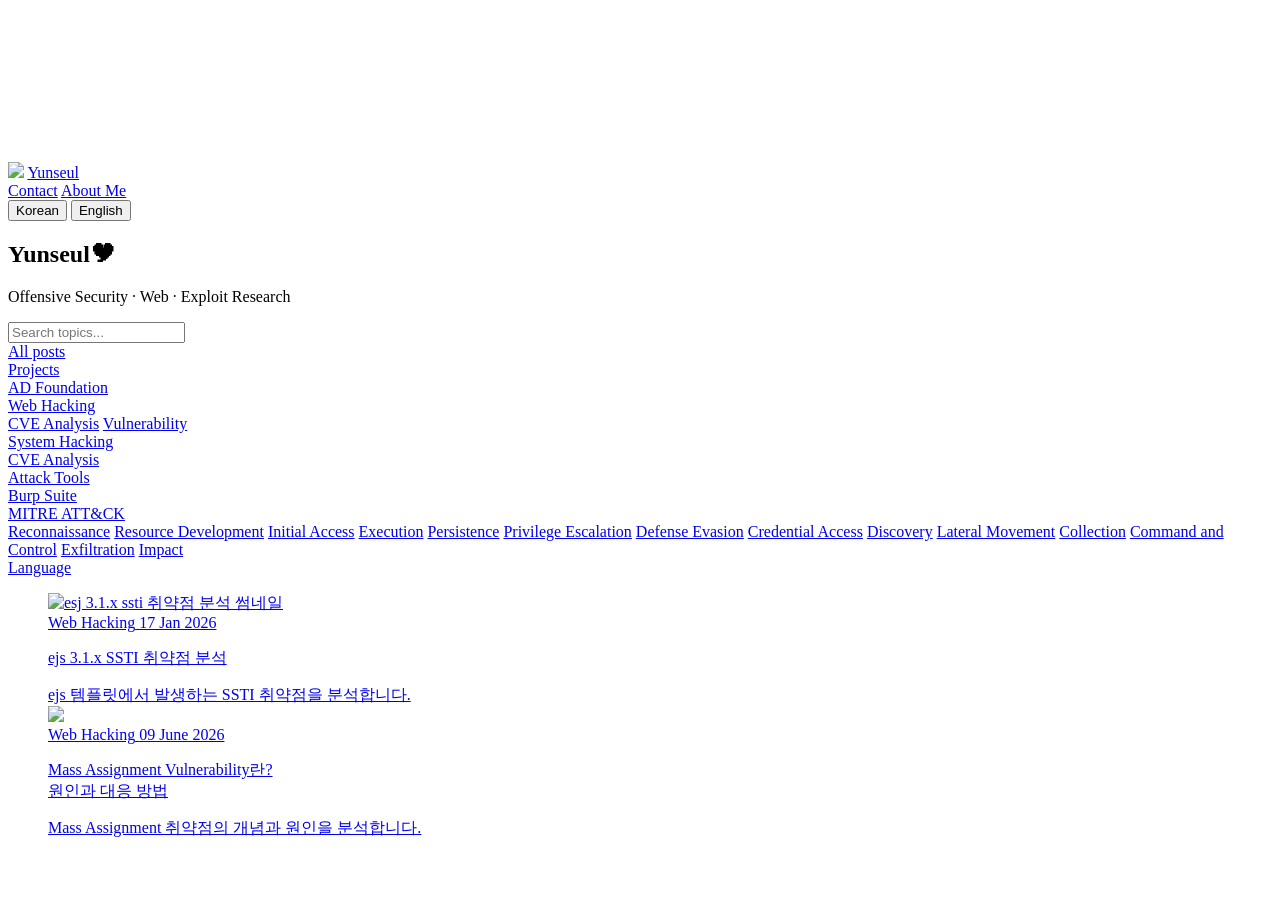
==== index.html @ 8a404613 "Add permalinks" ====
<!DOCTYPE html>
<html lang="ko">

<head>
    <meta charset="UTF-8">
    <meta name="viewport" content="width=device-width, initial-scale=1.0">
    <title>Yunseul Blog</title>
    <link rel="stylesheet" href="./index.css">
    <link href="https://fonts.googleapis.com/css2?family=Qwitcher+Grypen:wght@700&display=swap" rel="stylesheet">
    <!-- Yunseul logo font -->
    <link href="https://fonts.googleapis.com/css2?family=Sekuya&family=Yuji+Boku&display=swap" rel="stylesheet">
    <!-- main-yunseul font -->
    <link href="https://fonts.googleapis.com/css2?family=Edu+SA+Beginner:wght@400..700&family=Sekuya&family=Yuji+Boku&display=swap" rel="stylesheet"> <!-- main-subtitle 폰트 -->
    <link href="https://fonts.googleapis.com/css2?family=Patrick+Hand&display=swap" rel="stylesheet">
</head>

<body>
     <div class="ocean">
        <video autoplay loop muted playsinline class="bg-video">
            <source src="index/yunseul.mp4" type="video/mp4">
        </video>

        <header>
            <div class="container">
                <div class="logo">
                    <a href="https://www.flaticon.com/kr/free-icons/" title="수족관 아이콘"></a>
                    <img src="index/logo.png">
                    <a href="index.html" class="logo-text">Yunseul</a>
                </div>
                <nav>
                    <a href="#">Contact</a>
                    <a href="#">About Me</a>
                    <div class="lang-switch" data-active="ko" aria-label="Language toggle">
                        <button type="button" data-lang="ko">Korean</button>
                        <button type="button" data-lang="en">English</button>
                        <span class="thumb" aria-hidden="true"></span>
                    </div>
                </nav>
            </div>
        </header>
        <section class="main-section">
            <div class="main-div">
                <h1 class="main-title">Yunseul<span class="title-emoji">🎔</span></h1>
                <p class="main-subtitle">Offensive Security · Web · Exploit Research</p>
                <div class="search-box">
                    <input type="text" placeholder="Search topics...">
                    <img src="index/search.png" alt="">
                </div>
            </div>
        </section>
    </div>
    <nav class="category-nav">
        <div class="category-container">
            <a href="#" class="category-link active" data-category="all">All posts</a>
            <div class="category-group" data-parent="projects">
                <a href="#" class="category-link" data-category="projects">Projects</a>
                <div class="subcategory-row">
                    <a href="#" class="subcategory-link" data-subcategory="ad-foundation">AD Foundation</a>
                </div>
            </div>
            <div class="category-group" data-parent="web">
                <a href="#" class="category-link" data-category="web">Web Hacking</a>
                <div class="subcategory-row">
                    <a href="#" class="subcategory-link" data-subcategory="web/cve-analysis">CVE Analysis</a>
                    <a href="#" class="subcategory-link" data-subcategory="web/vulnerabilities">Vulnerability</a>
                </div>
            </div>
            <div class="category-group" data-parent="system">
                <a href="#" class="category-link" data-category="system">System Hacking</a>
                <div class="subcategory-row">
                    <a href="#" class="subcategory-link" data-subcategory="system/cve-analysis">CVE Analysis</a>
                </div>
            </div>
            <div class="category-group" data-parent="tools">
                <a href="#" class="category-link" data-category="tools">Attack Tools</a>
                <div class="subcategory-row">
                    <a href="#" class="subcategory-link" data-subcategory="burpsuite">Burp Suite</a>
                </div>
            </div>
            <div class="category-group" data-parent="mitre">
                <a href="#" class="category-link" data-category="mitre">MITRE ATT&CK</a>
                <div class="subcategory-row">
                    <a href="#" class="subcategory-link" data-subcategory="Reconnaissance">Reconnaissance</a>
                    <a href="#" class="subcategory-link" data-subcategory="Resource Development">Resource Development</a>
                    <a href="#" class="subcategory-link" data-subcategory="Initial Access">Initial Access</a>
                    <a href="#" class="subcategory-link" data-subcategory="Execution">Execution</a>
                    <a href="#" class="subcategory-link" data-subcategory="Persistence">Persistence</a>
                    <a href="#" class="subcategory-link" data-subcategory="Privilege Escalation">Privilege Escalation</a>
                    <a href="#" class="subcategory-link" data-subcategory="Defense Evasion">Defense Evasion</a>
                    <a href="#" class="subcategory-link" data-subcategory="Credential Access">Credential Access</a>
                    <a href="#" class="subcategory-link" data-subcategory="Discovery">Discovery</a>
                    <a href="#" class="subcategory-link" data-subcategory="Lateral Movement">Lateral Movement</a>
                    <a href="#" class="subcategory-link" data-subcategory="Collection">Collection</a>
                    <a href="#" class="subcategory-link" data-subcategory="Command and Control">Command and Control</a>
                    <a href="#" class="subcategory-link" data-subcategory="Exfiltration">Exfiltration</a>
                    <a href="#" class="subcategory-link" data-subcategory="Impact">Impact</a>
                </div>
            </div>
            <a href="#" class="category-link" data-category="programming">Language</a>
        </div>
    </nav>

    <main class="layout">
        <section class="main-content">
            <ul class="post-list">
                <li class="post-card" data-subcategory="web/cve-analysis">
                    <a href="/ejs-ssti-analysis" class="card-link">
                        <div class="post-thumbnail">
                            <img src="assets/web/cve-analysis/ejs-ssti/ejs_ssti.png" alt="esj 3.1.x ssti 취약점 분석 썸네일">
                        </div>
                        <div class="card-meta">
                            <span class="card-category">Web Hacking</span>
                            <span class="card-date">17 Jan 2026</span>
                        </div>
                        <p>ejs 3.1.x SSTI 취약점 분석</p>
                        <span class="card-description">ejs 템플릿에서 발생하는 SSTI 취약점을 분석합니다.</span>
                    </a>
                </li>
                <li class="post-card" data-subcategory="web/vulnerabilities">
                    <a href="/mass-assignment" class="card-link">
                        <div class="post-thumbnail">
                            <img src="assets/web/vulnerabilities/mass-assignment-vulnerability.png">
                        </div>
                        <div class="card-meta">
                            <span class="card-category">Web Hacking</span>
                            <span class="card-date">09 June 2026</span>
                        </div>
                        <p>Mass Assignment Vulnerability란?<br>원인과 대응 방법</p>
                        <span class="card-description">Mass Assignment 취약점의 개념과 원인을 분석합니다.</span>
                    </a>
                </li>
            </ul>
        </section>
    </main>
</body>
<script>
    const switchEl = document.querySelector('.lang-switch');
    const buttons = switchEl.querySelectorAll('button');

    /*
    function setActive(lang) {
        switchEl.setAttribute('data-active', lang);
        changeLanguage(lang);
    }

    buttons.forEach(btn => {
        btn.addEventListener('click', () => {
            const lang = btn.getAttribute('data-lang');
            setActive(lang);
        });
    });

    setActive('ko');
    */

    const categoryLinks = document.querySelectorAll('.category-link');
    const subcategoryLinks = document.querySelectorAll('.subcategory-link');
    const postCards = document.querySelectorAll('.post-card');

    const categoryMap = {
        'web': 'web hacking',
        'system': 'system hacking',
        'projects': 'projects',
        'tools': 'attack tools',
        'mitre': 'mitre att&ck',
        'programming': 'language'
    };

    function setActive(link) {
        categoryLinks.forEach(l => l.classList.remove('active'));
        subcategoryLinks.forEach(l => l.classList.remove('active'));
        link.classList.add('active');
    }

    function applyFilter(category) {
        postCards.forEach(card => {
            if (category === 'all') {
                card.style.display = 'block';
                return;
            }

            const cardCategory = card.querySelector('.card-category').textContent.trim().toLowerCase();
            card.style.display = (cardCategory === categoryMap[category]) ? 'block' : 'none';
        });
    }

    function applySubcategoryFilter(subcategory) {
        postCards.forEach(card => {
            const cardSub = (card.dataset.subcategory || '').trim().toLowerCase();
            card.style.display = (cardSub === subcategory.trim().toLowerCase()) ? 'block' : 'none';
        });
    }

    categoryLinks.forEach(link => {
        link.addEventListener('click', (e) => {
            e.preventDefault();

            const category = link.getAttribute('data-category');
            setActive(link);
            applyFilter(category);
        });
    });

    subcategoryLinks.forEach(link => {
        link.addEventListener('click', (e) => {
            e.preventDefault();

            const subcategory = link.getAttribute('data-subcategory');
            setActive(link);
            applySubcategoryFilter(subcategory);
        });
    });

    const allLink = document.querySelector('.category-link[data-category="all"]');
    if (allLink) {
        setActive(allLink);
        applyFilter('all');
    }

</script>

</html>
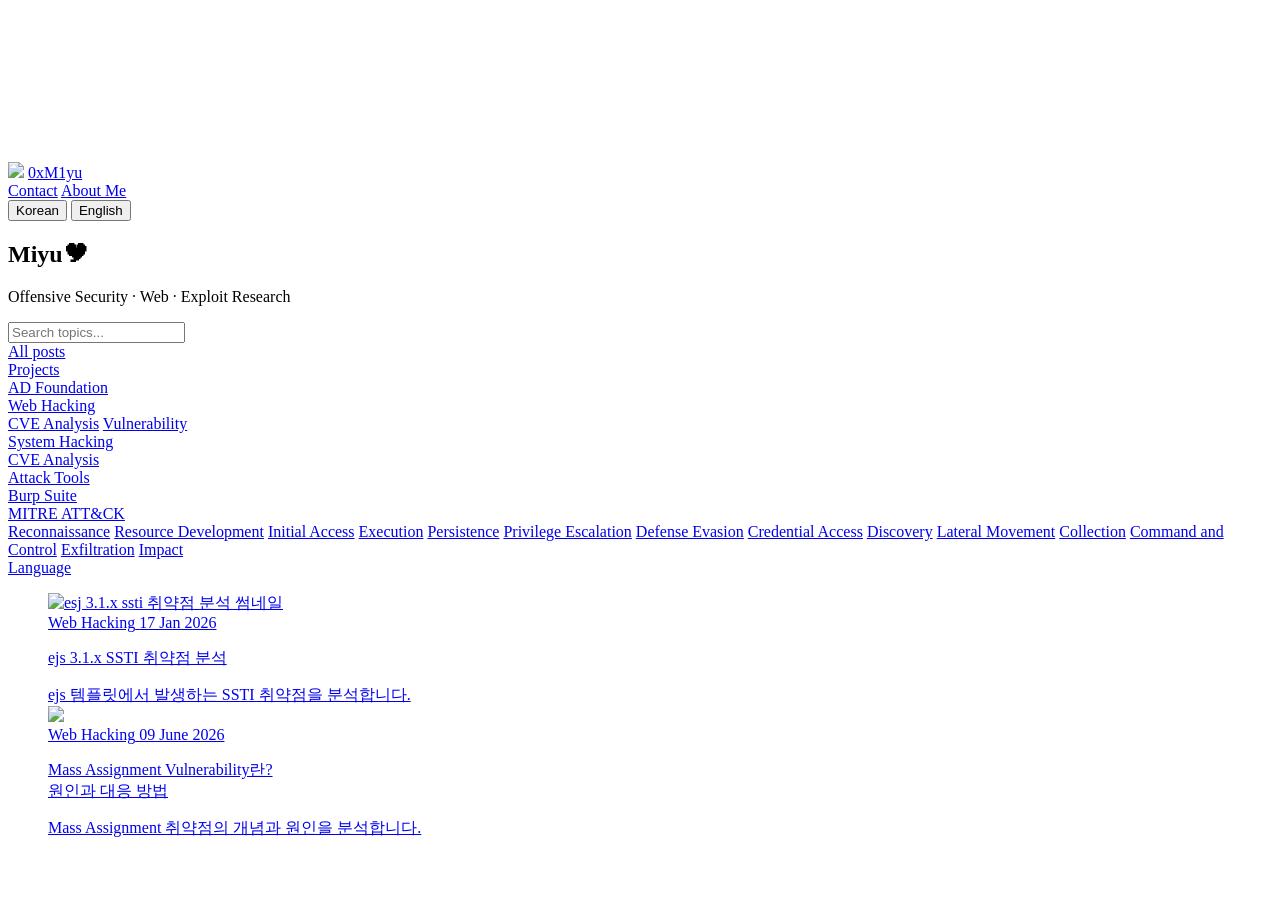
==== commit 2ecb19cc: "change username" ====
--- a/index.html
+++ b/index.html
@@ -4,12 +4,12 @@
 <head>
     <meta charset="UTF-8">
     <meta name="viewport" content="width=device-width, initial-scale=1.0">
-    <title>Yunseul Blog</title>
+    <title>Miyu Blog</title>
     <link rel="stylesheet" href="./index.css">
     <link href="https://fonts.googleapis.com/css2?family=Qwitcher+Grypen:wght@700&display=swap" rel="stylesheet">
-    <!-- Yunseul logo font -->
+    <!-- Miyu logo font -->
     <link href="https://fonts.googleapis.com/css2?family=Sekuya&family=Yuji+Boku&display=swap" rel="stylesheet">
-    <!-- main-yunseul font -->
+    <!-- main-miyu font -->
     <link href="https://fonts.googleapis.com/css2?family=Edu+SA+Beginner:wght@400..700&family=Sekuya&family=Yuji+Boku&display=swap" rel="stylesheet"> <!-- main-subtitle 폰트 -->
     <link href="https://fonts.googleapis.com/css2?family=Patrick+Hand&display=swap" rel="stylesheet">
 </head>
@@ -17,7 +17,7 @@
 <body>
      <div class="ocean">
         <video autoplay loop muted playsinline class="bg-video">
-            <source src="index/yunseul.mp4" type="video/mp4">
+            <source src="index/miyu.mp4" type="video/mp4">
         </video>
 
         <header>
@@ -25,7 +25,7 @@
                 <div class="logo">
                     <a href="https://www.flaticon.com/kr/free-icons/" title="수족관 아이콘"></a>
                     <img src="index/logo.png">
-                    <a href="index.html" class="logo-text">Yunseul</a>
+                    <a href="index.html" class="logo-text">0xM1yu</a>
                 </div>
                 <nav>
                     <a href="#">Contact</a>
@@ -40,7 +40,7 @@
         </header>
         <section class="main-section">
             <div class="main-div">
-                <h1 class="main-title">Yunseul<span class="title-emoji">🎔</span></h1>
+                <h1 class="main-title">Miyu<span class="title-emoji">🎔</span></h1>
                 <p class="main-subtitle">Offensive Security · Web · Exploit Research</p>
                 <div class="search-box">
                     <input type="text" placeholder="Search topics...">
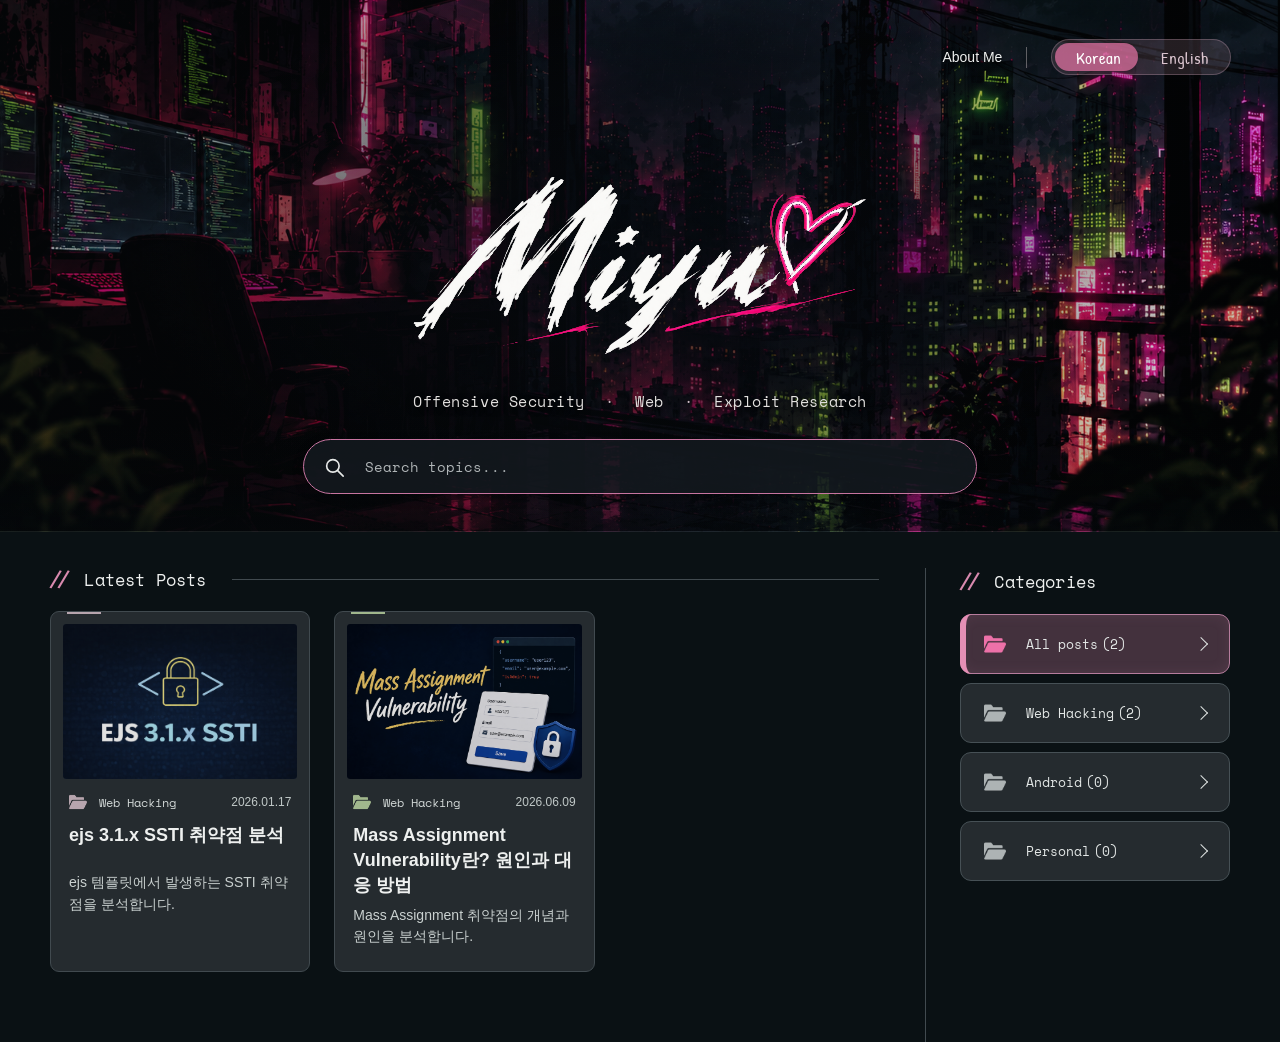
==== commit 19702be9: "change design" ====
--- a/index.html
+++ b/index.html
@@ -1,222 +1,145 @@
-<!DOCTYPE html>
-<html lang="ko">
-
-<head>
-    <meta charset="UTF-8">
-    <meta name="viewport" content="width=device-width, initial-scale=1.0">
-    <title>Miyu Blog</title>
-    <link rel="stylesheet" href="./index.css">
-    <link href="https://fonts.googleapis.com/css2?family=Qwitcher+Grypen:wght@700&display=swap" rel="stylesheet">
-    <!-- Miyu logo font -->
-    <link href="https://fonts.googleapis.com/css2?family=Sekuya&family=Yuji+Boku&display=swap" rel="stylesheet">
-    <!-- main-miyu font -->
-    <link href="https://fonts.googleapis.com/css2?family=Edu+SA+Beginner:wght@400..700&family=Sekuya&family=Yuji+Boku&display=swap" rel="stylesheet"> <!-- main-subtitle 폰트 -->
-    <link href="https://fonts.googleapis.com/css2?family=Patrick+Hand&display=swap" rel="stylesheet">
-</head>
-
-<body>
-     <div class="ocean">
-        <video autoplay loop muted playsinline class="bg-video">
-            <source src="index/miyu.mp4" type="video/mp4">
-        </video>
-
-        <header>
-            <div class="container">
-                <div class="logo">
-                    <a href="https://www.flaticon.com/kr/free-icons/" title="수족관 아이콘"></a>
-                    <img src="index/logo.png">
-                    <a href="index.html" class="logo-text">0xM1yu</a>
-                </div>
-                <nav>
-                    <a href="#">Contact</a>
-                    <a href="#">About Me</a>
-                    <div class="lang-switch" data-active="ko" aria-label="Language toggle">
-                        <button type="button" data-lang="ko">Korean</button>
-                        <button type="button" data-lang="en">English</button>
-                        <span class="thumb" aria-hidden="true"></span>
-                    </div>
-                </nav>
-            </div>
-        </header>
-        <section class="main-section">
-            <div class="main-div">
-                <h1 class="main-title">Miyu<span class="title-emoji">🎔</span></h1>
-                <p class="main-subtitle">Offensive Security · Web · Exploit Research</p>
-                <div class="search-box">
-                    <input type="text" placeholder="Search topics...">
-                    <img src="index/search.png" alt="">
-                </div>
-            </div>
-        </section>
-    </div>
-    <nav class="category-nav">
-        <div class="category-container">
-            <a href="#" class="category-link active" data-category="all">All posts</a>
-            <div class="category-group" data-parent="projects">
-                <a href="#" class="category-link" data-category="projects">Projects</a>
-                <div class="subcategory-row">
-                    <a href="#" class="subcategory-link" data-subcategory="ad-foundation">AD Foundation</a>
-                </div>
-            </div>
-            <div class="category-group" data-parent="web">
-                <a href="#" class="category-link" data-category="web">Web Hacking</a>
-                <div class="subcategory-row">
-                    <a href="#" class="subcategory-link" data-subcategory="web/cve-analysis">CVE Analysis</a>
-                    <a href="#" class="subcategory-link" data-subcategory="web/vulnerabilities">Vulnerability</a>
-                </div>
-            </div>
-            <div class="category-group" data-parent="system">
-                <a href="#" class="category-link" data-category="system">System Hacking</a>
-                <div class="subcategory-row">
-                    <a href="#" class="subcategory-link" data-subcategory="system/cve-analysis">CVE Analysis</a>
-                </div>
-            </div>
-            <div class="category-group" data-parent="tools">
-                <a href="#" class="category-link" data-category="tools">Attack Tools</a>
-                <div class="subcategory-row">
-                    <a href="#" class="subcategory-link" data-subcategory="burpsuite">Burp Suite</a>
-                </div>
-            </div>
-            <div class="category-group" data-parent="mitre">
-                <a href="#" class="category-link" data-category="mitre">MITRE ATT&CK</a>
-                <div class="subcategory-row">
-                    <a href="#" class="subcategory-link" data-subcategory="Reconnaissance">Reconnaissance</a>
-                    <a href="#" class="subcategory-link" data-subcategory="Resource Development">Resource Development</a>
-                    <a href="#" class="subcategory-link" data-subcategory="Initial Access">Initial Access</a>
-                    <a href="#" class="subcategory-link" data-subcategory="Execution">Execution</a>
-                    <a href="#" class="subcategory-link" data-subcategory="Persistence">Persistence</a>
-                    <a href="#" class="subcategory-link" data-subcategory="Privilege Escalation">Privilege Escalation</a>
-                    <a href="#" class="subcategory-link" data-subcategory="Defense Evasion">Defense Evasion</a>
-                    <a href="#" class="subcategory-link" data-subcategory="Credential Access">Credential Access</a>
-                    <a href="#" class="subcategory-link" data-subcategory="Discovery">Discovery</a>
-                    <a href="#" class="subcategory-link" data-subcategory="Lateral Movement">Lateral Movement</a>
-                    <a href="#" class="subcategory-link" data-subcategory="Collection">Collection</a>
-                    <a href="#" class="subcategory-link" data-subcategory="Command and Control">Command and Control</a>
-                    <a href="#" class="subcategory-link" data-subcategory="Exfiltration">Exfiltration</a>
-                    <a href="#" class="subcategory-link" data-subcategory="Impact">Impact</a>
-                </div>
-            </div>
-            <a href="#" class="category-link" data-category="programming">Language</a>
-        </div>
-    </nav>
-
-    <main class="layout">
-        <section class="main-content">
-            <ul class="post-list">
-                <li class="post-card" data-subcategory="web/cve-analysis">
-                    <a href="/ejs-ssti-analysis" class="card-link">
-                        <div class="post-thumbnail">
-                            <img src="assets/web/cve-analysis/ejs-ssti/ejs_ssti.png" alt="esj 3.1.x ssti 취약점 분석 썸네일">
-                        </div>
-                        <div class="card-meta">
-                            <span class="card-category">Web Hacking</span>
-                            <span class="card-date">17 Jan 2026</span>
-                        </div>
-                        <p>ejs 3.1.x SSTI 취약점 분석</p>
-                        <span class="card-description">ejs 템플릿에서 발생하는 SSTI 취약점을 분석합니다.</span>
-                    </a>
-                </li>
-                <li class="post-card" data-subcategory="web/vulnerabilities">
-                    <a href="/mass-assignment" class="card-link">
-                        <div class="post-thumbnail">
-                            <img src="assets/web/vulnerabilities/mass-assignment-vulnerability.png">
-                        </div>
-                        <div class="card-meta">
-                            <span class="card-category">Web Hacking</span>
-                            <span class="card-date">09 June 2026</span>
-                        </div>
-                        <p>Mass Assignment Vulnerability란?<br>원인과 대응 방법</p>
-                        <span class="card-description">Mass Assignment 취약점의 개념과 원인을 분석합니다.</span>
-                    </a>
-                </li>
-            </ul>
-        </section>
-    </main>
-</body>
-<script>
-    const switchEl = document.querySelector('.lang-switch');
-    const buttons = switchEl.querySelectorAll('button');
-
-    /*
-    function setActive(lang) {
-        switchEl.setAttribute('data-active', lang);
-        changeLanguage(lang);
-    }
-
-    buttons.forEach(btn => {
-        btn.addEventListener('click', () => {
-            const lang = btn.getAttribute('data-lang');
-            setActive(lang);
-        });
-    });
-
-    setActive('ko');
-    */
-
-    const categoryLinks = document.querySelectorAll('.category-link');
-    const subcategoryLinks = document.querySelectorAll('.subcategory-link');
-    const postCards = document.querySelectorAll('.post-card');
-
-    const categoryMap = {
-        'web': 'web hacking',
-        'system': 'system hacking',
-        'projects': 'projects',
-        'tools': 'attack tools',
-        'mitre': 'mitre att&ck',
-        'programming': 'language'
-    };
-
-    function setActive(link) {
-        categoryLinks.forEach(l => l.classList.remove('active'));
-        subcategoryLinks.forEach(l => l.classList.remove('active'));
-        link.classList.add('active');
-    }
-
-    function applyFilter(category) {
-        postCards.forEach(card => {
-            if (category === 'all') {
-                card.style.display = 'block';
-                return;
-            }
-
-            const cardCategory = card.querySelector('.card-category').textContent.trim().toLowerCase();
-            card.style.display = (cardCategory === categoryMap[category]) ? 'block' : 'none';
-        });
-    }
-
-    function applySubcategoryFilter(subcategory) {
-        postCards.forEach(card => {
-            const cardSub = (card.dataset.subcategory || '').trim().toLowerCase();
-            card.style.display = (cardSub === subcategory.trim().toLowerCase()) ? 'block' : 'none';
-        });
-    }
-
-    categoryLinks.forEach(link => {
-        link.addEventListener('click', (e) => {
-            e.preventDefault();
-
-            const category = link.getAttribute('data-category');
-            setActive(link);
-            applyFilter(category);
-        });
-    });
-
-    subcategoryLinks.forEach(link => {
-        link.addEventListener('click', (e) => {
-            e.preventDefault();
-
-            const subcategory = link.getAttribute('data-subcategory');
-            setActive(link);
-            applySubcategoryFilter(subcategory);
-        });
-    });
-
-    const allLink = document.querySelector('.category-link[data-category="all"]');
-    if (allLink) {
-        setActive(allLink);
-        applyFilter('all');
-    }
-
-</script>
-
-</html>+<!DOCTYPE html>
+<html lang="ko">
+<head>
+  <meta charset="UTF-8">
+  <meta name="viewport" content="width=device-width, initial-scale=1.0">
+  <meta name="theme-color" content="#1b2024">
+  <meta name="description" content="Miyu의 Offensive Security, Web, Exploit Research 블로그">
+  <title>Miyu Blog</title>
+  <link rel="preconnect" href="https://fonts.googleapis.com">
+  <link rel="preconnect" href="https://fonts.gstatic.com" crossorigin>
+  <link href="https://fonts.googleapis.com/css2?family=Patrick+Hand&family=Space+Mono:wght@400;700&display=swap" rel="stylesheet">
+  <link rel="stylesheet" href="designs/cyber/index.css?v=20261022-refactor">
+  <script src="designs/cyber/index.js?v=20261022-refactor" defer></script>
+</head>
+<body>
+  <section class="hero" aria-label="Miyu blog introduction">
+    <header class="site-header">
+      <nav class="header-nav" aria-label="Site navigation">
+        <a href="#about">About Me</a>
+        <span class="nav-divider" aria-hidden="true"></span>
+        <div class="language-switch" data-active="ko" role="group" aria-label="Language">
+          <button type="button" data-lang="ko" aria-pressed="true">Korean</button>
+          <button type="button" data-lang="en" aria-pressed="false">English</button>
+          <span class="thumb" aria-hidden="true"></span>
+        </div>
+      </nav>
+    </header>
+
+    <div class="hero-content">
+      <div class="hero-heading">
+        <h1 class="hero-name" aria-label="Miyu">
+          <span class="sr-only">Miyu</span>
+          <svg class="brush-wordmark" viewBox="-37.5 -10 1514 720" role="presentation" aria-hidden="true">
+            <defs>
+              <image id="brush-source" href="designs/cyber/miyu-brush-reference.png" width="1514" height="720"/>
+              <filter id="white-paint" color-interpolation-filters="sRGB">
+                <feColorMatrix type="matrix" values="1 0 0 0 0  0 1 0 0 0  0 0 1 0 0  -3 6 0 1 -2"/>
+              </filter>
+              <filter id="pink-paint" color-interpolation-filters="sRGB">
+                <feColorMatrix type="matrix" values="1 0 0 0 0  0 1 0 0 0  0 0 1 0 0  4 -4 0 1 -2"/>
+              </filter>
+              <clipPath id="m-area"><path d="M0 0 H662 V215 L625 292 L580 390 L530 565 L490 720 H0 Z"/></clipPath>
+              <clipPath id="i-body-area"><path d="M575 330 H695 L700 375 L675 445 L625 570 L535 580 L535 390 Z"/></clipPath>
+              <clipPath id="i-dot-area"><path d="M625 225 H730 V327 H625 Z"/></clipPath>
+              <clipPath id="y-area"><path d="M665 310 H910 V345 L895 390 L870 460 L835 535 L795 655 H605 L645 570 L700 435 Z"/></clipPath>
+              <clipPath id="u-area"><path d="M865 295 H1105 V385 H1135 V560 H865 Z"/></clipPath>
+              <mask id="m-reveal" maskUnits="userSpaceOnUse" maskContentUnits="userSpaceOnUse">
+                <g transform="translate(0 90) scale(.69 .73)" fill="none" stroke="white" stroke-linecap="round">
+                  <path class="reveal-stroke" pathLength="1" style="--delay:.058s;--duration:.278s" stroke-width="160" d="M100 671 C238 473 469 188 697 34"/>
+                  <path class="reveal-stroke" pathLength="1" style="--delay:.335s;--duration:.179s" stroke-width="160" d="M688 39 C627 181 493 488 453 607"/>
+                  <path class="reveal-stroke" pathLength="1" style="--delay:.514s;--duration:.272s" stroke-width="160" d="M456 596 C582 394 778 139 922 46"/>
+                  <path class="reveal-stroke" pathLength="1" style="--delay:.786s;--duration:.185s" stroke-width="160" d="M920 50 C866 201 714 518 684 677"/>
+                </g>
+              </mask>
+              <mask id="i-body-reveal" maskUnits="userSpaceOnUse" maskContentUnits="userSpaceOnUse">
+                <g transform="translate(0 90) scale(.69 .73)" fill="none" stroke="white" stroke-linecap="round">
+                  <path class="reveal-stroke" pathLength="1" style="--delay:.994s;--duration:.191s" stroke-width="160" d="M990 351 C914 499 842 655 721 689"/>
+                </g>
+              </mask>
+              <mask id="i-dot-reveal" maskUnits="userSpaceOnUse" maskContentUnits="userSpaceOnUse">
+                <g transform="translate(0 90) scale(.69 .73)" fill="none" stroke="white" stroke-linecap="round">
+                  <path class="reveal-stroke" pathLength="1" style="--delay:1.19s;--duration:.058s" stroke-width="110" d="M974 281 L1021 254"/>
+                </g>
+              </mask>
+              <mask id="y-reveal" maskUnits="userSpaceOnUse" maskContentUnits="userSpaceOnUse">
+                <g transform="translate(0 90) scale(.69 .73)" fill="none" stroke="white" stroke-linecap="round">
+                  <path class="reveal-stroke" pathLength="1" style="--delay:1.266s;--duration:.301s" stroke-width="165" d="M1071 371 C971 550 1034 605 1115 535 C1192 467 1208 377 1261 345"/>
+                  <path class="reveal-stroke" pathLength="1" style="--delay:1.566s;--duration:.272s" stroke-width="165" d="M1286 347 C1207 548 1121 685 973 765"/>
+                </g>
+              </mask>
+              <mask id="u-reveal" maskUnits="userSpaceOnUse" maskContentUnits="userSpaceOnUse">
+                <g transform="translate(0 90) scale(.69 .73)" fill="none" stroke="white" stroke-linecap="round">
+                  <path class="reveal-stroke" pathLength="1" style="--delay:1.85s;--duration:.231s" stroke-width="165" d="M1358 362 C1274 558 1354 588 1434 511 C1494 452 1522 371 1551 342"/>
+                  <path class="reveal-stroke" pathLength="1" style="--delay:2.081s;--duration:.22s" stroke-width="165" d="M1584 345 C1500 538 1512 613 1636 540"/>
+                </g>
+              </mask>
+              <mask id="underline-reveal" maskUnits="userSpaceOnUse" maskContentUnits="userSpaceOnUse">
+                <path class="underline-reveal-path" transform="translate(0 65) scale(.69 .73)" pathLength="1" d="M430 744 C845 696 1431 606 1986 515" fill="none" stroke="white" stroke-width="78" stroke-linecap="round"/>
+              </mask>
+              <mask id="heart-reveal" maskUnits="userSpaceOnUse" maskContentUnits="userSpaceOnUse">
+                <path class="heart-reveal-path" transform="translate(0 65) scale(.69 .73)" pathLength="1" d="M1651 502 C1596 403 1558 214 1627 115 C1682 42 1765 102 1788 211 C1856 95 1946 70 1990 144 C2044 257 1860 422 1651 502Z" fill="none" stroke="white" stroke-width="165" stroke-linejoin="round"/>
+              </mask>
+            </defs>
+            <g clip-path="url(#m-area)"><use href="#brush-source" filter="url(#white-paint)" mask="url(#m-reveal)"/></g>
+            <g clip-path="url(#i-body-area)"><use href="#brush-source" filter="url(#white-paint)" mask="url(#i-body-reveal)"/></g>
+            <g clip-path="url(#i-dot-area)"><use href="#brush-source" filter="url(#white-paint)" mask="url(#i-dot-reveal)"/></g>
+            <g clip-path="url(#y-area)"><use href="#brush-source" filter="url(#white-paint)" mask="url(#y-reveal)"/></g>
+            <g clip-path="url(#u-area)"><use href="#brush-source" filter="url(#white-paint)" mask="url(#u-reveal)"/></g>
+            <use href="#brush-source" filter="url(#pink-paint)" mask="url(#underline-reveal)"/>
+            <use href="#brush-source" filter="url(#white-paint)" mask="url(#heart-reveal)"/>
+            <use href="#brush-source" filter="url(#pink-paint)" mask="url(#heart-reveal)"/>
+          </svg>
+        </h1>
+      </div>
+      <p class="hero-subtitle">Offensive Security <span>·</span> Web <span>·</span> Exploit Research</p>
+      <label class="search-box">
+        <svg viewBox="0 0 24 24" aria-hidden="true"><circle cx="10.8" cy="10.8" r="6.8"/><path d="M16 16 L22 22"/></svg>
+        <span class="sr-only">Search posts</span>
+        <input id="post-search" type="search" placeholder="Search topics..." autocomplete="off">
+      </label>
+    </div>
+  </section>
+
+  <main class="content-shell" id="posts">
+    <section class="posts-section" aria-labelledby="latest-posts-title">
+      <h2 class="section-title" id="latest-posts-title"><span class="slashes" aria-hidden="true">//</span> <span>Latest Posts</span></h2>
+      <!-- <a href="https://www.flaticon.com/free-icons/folder" title="folder icons">Folder icons created by Magnific - Flaticon</a> -->
+      <ul class="post-grid" id="post-grid">
+        <li class="post-card" data-category="web">
+          <a href="/ejs-ssti-analysis/" class="post-link">
+            <div class="post-image"><img src="/posts/web/cve-analysis/ejs-ssti-analysis/ejs_ssti.png" alt="EJS 3.1.x SSTI article illustration" loading="lazy"></div>
+            <div class="post-info">
+              <div class="post-meta"><span class="folder-icon" aria-hidden="true"></span><span>Web Hacking</span><time datetime="2026-01-17">2026.01.17</time></div>
+              <h3>ejs 3.1.x SSTI 취약점 분석</h3>
+              <p>ejs 템플릿에서 발생하는 SSTI 취약점을 분석합니다.</p>
+            </div>
+          </a>
+        </li>
+        <li class="post-card post-card--green" data-category="web">
+          <a href="/mass-assignment/" class="post-link">
+            <div class="post-image"><img src="/posts/web/vulnerabilities/mass-assignment/mass-assignment-vulnerability.png" alt="Mass Assignment Vulnerability article illustration" loading="lazy"></div>
+            <div class="post-info">
+              <div class="post-meta"><span class="folder-icon" aria-hidden="true"></span><span>Web Hacking</span><time datetime="2026-06-09">2026.06.09</time></div>
+              <h3>Mass Assignment Vulnerability란? 원인과 대응 방법</h3>
+              <p>Mass Assignment 취약점의 개념과 원인을 분석합니다.</p>
+            </div>
+          </a>
+        </li>
+      </ul>
+      <p class="empty-state" id="empty-state" hidden>일치하는 글이 없습니다.</p>
+    </section>
+
+    <aside class="sidebar" aria-labelledby="categories-title">
+      <h2 class="section-title" id="categories-title"><span class="slashes" aria-hidden="true">//</span> <span>Categories</span></h2>
+      <div class="category-list" role="group" aria-label="Post categories">
+        <button type="button" class="category-button" data-category="all" aria-pressed="true"><span class="folder-icon" aria-hidden="true"></span><span>All posts</span><span class="category-count"></span><span class="chevron" aria-hidden="true"></span></button>
+        <button type="button" class="category-button" data-category="web" aria-pressed="false"><span class="folder-icon" aria-hidden="true"></span><span>Web Hacking</span><span class="category-count"></span><span class="chevron" aria-hidden="true"></span></button>
+        <button type="button" class="category-button" data-category="android" aria-pressed="false"><span class="folder-icon" aria-hidden="true"></span><span>Android</span><span class="category-count"></span><span class="chevron" aria-hidden="true"></span></button>
+        <button type="button" class="category-button" data-category="personal" aria-pressed="false"><span class="folder-icon" aria-hidden="true"></span><span>Personal</span><span class="category-count"></span><span class="chevron" aria-hidden="true"></span></button>
+      </div>
+      <div id="about"></div>
+    </aside>
+  </main>
+</body>
+</html>
--- a/designs/cyber/index.css
+++ b/designs/cyber/index.css
@@ -0,0 +1,147 @@
+:root {
+  color-scheme: dark;
+  --bg: #0a1114;
+  --panel: #252b2f;
+  --line: #414a4f;
+  --text: #eef0ef;
+  --pink: #d98aaf;
+  --pink-strong: #ed71a8;
+  --sage: #a1b78d;
+}
+* { box-sizing: border-box; }
+html { scroll-behavior: smooth; }
+body { margin: 0; background: var(--bg); color: var(--text); font-family: 'Space Mono', 'Apple SD Gothic Neo', monospace; }
+button, input { font: inherit; }
+button { cursor: pointer; }
+a { color: inherit; text-decoration: none; }
+[hidden] { display: none !important; }
+.sr-only { position: absolute; width: 1px; height: 1px; padding: 0; margin: -1px; overflow: hidden; clip: rect(0,0,0,0); white-space: nowrap; border: 0; }
+
+/* The city remains expressive; the overlay gives the wordmark and search a quieter center. */
+.hero {
+  min-height: 477px;
+  position: relative;
+  isolation: isolate;
+  overflow: hidden;
+  display: flex;
+  flex-direction: column;
+  align-items: center;
+  background: #12181d url('background.png') center 48% / cover no-repeat;
+  border-bottom: 1px solid rgba(128, 153, 162, .18);
+}
+.hero::before {
+  content: '';
+  position: absolute;
+  inset: 0;
+  z-index: -1;
+  background:
+    linear-gradient(180deg, transparent 80%, rgba(5, 10, 13, .13) 92%, rgba(5, 10, 13, .38) 100%),
+    radial-gradient(ellipse 39% 53% at 50% 48%, rgba(6, 10, 15, .68), rgba(6, 10, 15, .32) 65%, transparent),
+    linear-gradient(90deg, rgba(10, 14, 19, .37), rgba(10, 14, 19, .29) 48%, rgba(10, 14, 19, .22));
+}
+.site-header { width: 100%; min-height: 100px; padding: 25px clamp(28px, 3.8vw, 64px); display: flex; align-items: flex-start; justify-content: flex-end; }
+.header-nav { display: flex; align-items: center; gap: 24px; padding-top: 14px; font: 14px/1 Arial, sans-serif; }
+.header-nav > a { padding: 8px 0; text-shadow: 0 1px 4px #000; }
+.header-nav > a:hover, .header-nav > a:focus-visible { color: #f1a6c7; }
+.nav-divider { height: 21px; width: 1px; background: #8e898d; opacity: .65; }
+.language-switch { position: relative; display: grid; grid-template-columns: repeat(2, minmax(0, 1fr)); align-items: center; width: 180px; height: 36px; padding: 3px; border-radius: 999px; border: 1px solid rgba(238, 190, 211, .26); background: rgba(238, 190, 211, .14); }
+.language-switch button { position: relative; z-index: 1; width: 100%; height: 100%; padding: 0; border: 0; color: #dcc6d0; background: transparent; font: 17px 'Patrick Hand', Arial, sans-serif; transition: color .25s ease; }
+.language-switch button[aria-pressed="true"] { color: #fff; }
+.language-switch .thumb { position: absolute; top: 3px; left: 3px; width: calc(50% - 6px); height: calc(100% - 6px); border-radius: 999px; background: rgba(217, 111, 157, .76); box-shadow: 0 2px 6px rgba(0,0,0,.17); transition: transform .3s ease; }
+.language-switch[data-active="en"] .thumb { transform: translateX(calc(100% + 5px)); }
+.language-switch button:focus-visible, .category-button:focus-visible, .post-link:focus-visible { outline: 2px solid #ed9fc4; outline-offset: 3px; }
+.hero-content { width: min(900px, calc(100% - 40px)); margin: 34px auto 37px; text-align: center; }
+.hero-heading { width: min(520px, 76vw); margin: 0 auto; }
+.hero-name { margin: 0; line-height: 0; }
+.brush-wordmark { display: block; width: 100%; height: auto; overflow: visible; }
+.reveal-stroke, .underline-reveal-path, .heart-reveal-path { stroke-dasharray: 1 2; stroke-dashoffset: 1; }
+.reveal-stroke { animation: paint-reveal var(--duration) cubic-bezier(.2,.55,.35,1) var(--delay) forwards; }
+.underline-reveal-path { animation: paint-reveal .32s ease-in-out 2.517s forwards; }
+.heart-reveal-path { animation: paint-reveal .636s ease-out 2.895s forwards; }
+@keyframes paint-reveal { to { stroke-dashoffset: 0; } }
+.hero-subtitle { margin: 10px 0 27px; color: #e3e1df; font-size: clamp(12px, 1.15vw, 16px); letter-spacing: .035em; text-shadow: 0 2px 7px #000; }
+.hero-subtitle span { margin: 0 11px; color: #d1bfc7; }
+.search-box { width: min(674px, 100%); height: 55px; display: flex; align-items: center; gap: 18px; margin: 0 auto; padding: 0 19px; border: 1px solid #c774a0; border-radius: 999px; background: rgba(19, 25, 30, .87); box-shadow: 0 4px 12px rgba(0,0,0,.19); }
+.search-box:focus-within { border-color: #efa5c7; box-shadow: 0 0 0 2px rgba(217,138,175,.14); }
+.search-box svg { width: 22px; height: 22px; flex: none; fill: none; stroke: #e7e9e8; stroke-width: 1.8; stroke-linecap: round; }
+.search-box input { width: 100%; min-width: 0; height: 100%; border: 0; outline: 0; background: transparent; color: #fff; font-size: 14px; }
+.search-box input::placeholder { color: #b0b5b7; opacity: 1; }
+.search-box input::-webkit-search-cancel-button { filter: invert(1); }
+
+/* Reading area: fewer accents, softer borders, larger supporting text. */
+.content-shell { width: min(1545px, calc(100% - 100px)); margin: 0 auto; display: grid; grid-template-columns: minmax(0, 1fr) 305px; gap: 46px; padding-top: 36px; }
+.posts-section { min-width: 0; }
+.section-title { display: flex; align-items: center; gap: 18px; margin: 0 0 21px; height: 22px; font-size: 17px; font-weight: 400; letter-spacing: .01em; white-space: nowrap; }
+.posts-section .section-title::after { content: ''; flex: 1; height: 1px; margin-left: 8px; background: var(--line); }
+.slashes { color: var(--pink); font-size: 19px; font-weight: 700; letter-spacing: -.2em; transform: skewX(-15deg); }
+.post-grid { list-style: none; margin: 0; padding: 0 0 70px; display: grid; grid-template-columns: repeat(3, minmax(0, 1fr)); gap: 24px; }
+.post-card { --card-accent: #b7a5ae; position: relative; min-width: 0; border: 1px solid var(--line); border-radius: 9px; overflow: hidden; background: var(--panel); transition: transform .2s, border-color .2s, box-shadow .2s; }
+.post-card::before { content: ''; position: absolute; z-index: 1; width: 34px; height: 2px; top: 0; left: 16px; background: var(--card-accent); }
+.post-card--green { --card-accent: var(--sage); }
+.post-card:hover, .post-card:focus-within { transform: translateY(-3px); border-color: #8d7482; box-shadow: 0 9px 22px rgba(0,0,0,.15); }
+.post-link { display: block; height: 100%; padding: 12px; }
+.post-image { height: 155px; overflow: hidden; border-radius: 3px; background: #323a3e; }
+.post-image img { width: 100%; height: 100%; display: block; object-fit: cover; filter: saturate(.78) brightness(.88); transition: filter .2s; }
+.post-card:hover .post-image img { filter: saturate(.88) brightness(.96); }
+.post-info { padding: 14px 6px 7px; }
+.post-meta { display: flex; align-items: center; gap: 12px; color: #d0d6d5; font-size: 12px; }
+.post-meta time, .post-info h3, .post-info p { font-family: Arial, 'Apple SD Gothic Neo', sans-serif; }
+.post-meta time { margin-left: auto; color: #c0c8c7; white-space: nowrap; }
+.folder-icon { display: inline-block; flex: none; width: 18px; height: 18px; background: #adb3b4; -webkit-mask: url('folder.png') center / contain no-repeat; mask: url('folder.png') center / contain no-repeat; }
+.post-info .folder-icon { background: var(--card-accent); }
+.post-info h3 { min-height: 42px; margin: 12px 0 7px; font-size: 18px; line-height: 1.38; font-weight: 600; overflow-wrap: anywhere; }
+.post-info p { margin: 0 0 4px; color: #cad1d0; font-size: 14px; line-height: 1.55; }
+.empty-state { padding: 48px 20px; color: #d0d5d4; border: 1px solid var(--line); border-radius: 8px; background: var(--panel); text-align: center; }
+.sidebar { min-width: 0; padding: 0 0 0 34px; border-left: 1px solid #414a4f; }
+.sidebar .section-title { margin: 2px 0 22px; }
+.category-list { display: flex; flex-direction: column; gap: 9px; }
+.category-button { position: relative; display: flex; align-items: center; gap: 18px; min-height: 60px; width: 100%; padding: 0 23px; border: 1px solid #465055; border-radius: 11px; color: #e3e7e6; background: #252b2f; text-align: left; font-size: 13px; transition: border-color .2s, background .2s; }
+.category-button:hover { border-color: #7b8589; background: #2e3539; }
+.category-button[aria-pressed="true"] { border-color: #b67d9d; background: #43313d; box-shadow: inset 0 0 14px rgba(217,138,175,.1); }
+.category-button[aria-pressed="true"]::before { content: ''; position: absolute; top: -1px; bottom: -1px; left: -1px; width: 16px; border-left: 6px solid #e58fb5; border-radius: 12px 0 0 12px; pointer-events: none; }
+.category-count { margin-left: -14px; }
+.category-button .folder-icon { width: 22px; height: 22px; margin-right: 2px; }
+.category-button[aria-pressed="true"] .folder-icon { background: var(--pink-strong); }
+.chevron { width: 10px; height: 10px; margin-left: auto; border-right: 1.5px solid #dfe3e2; border-top: 1.5px solid #dfe3e2; transform: rotate(45deg); }
+
+@media (max-width: 1100px) {
+  .content-shell { width: min(100% - 48px, 1000px); grid-template-columns: minmax(0, 1fr) 260px; gap: 34px; }
+  .sidebar { padding-left: 26px; }
+  .post-grid { grid-template-columns: repeat(2, minmax(0, 1fr)); }
+}
+@media (max-width: 900px) {
+  .hero-subtitle { font-size: 14px; }
+  .content-shell { display: flex; flex-direction: column; width: calc(100% - 48px); padding-top: 30px; }
+  .post-grid { padding-bottom: 20px; }
+  .sidebar { border-left: 0; border-top: 1px solid var(--line); padding: 27px 0 0; }
+  .category-list { display: grid; grid-template-columns: repeat(2, minmax(0, 1fr)); }
+}
+@media (max-width: 700px) {
+  .hero { min-height: 500px; background-position: 42% center; }
+  .site-header { min-height: 76px; padding: 18px 20px; align-items: center; }
+  .header-nav { gap: 12px; padding-top: 0; }
+  .header-nav > a { font-size: 12px; }
+  .nav-divider { display: none; }
+  .language-switch { width: 140px; height: 28px; }
+  .language-switch button { font-size: 12px; }
+  .hero-content { margin: 78px auto 48px; }
+  .hero-heading { width: min(500px, 88vw); }
+  .hero-subtitle { margin-top: 5px; line-height: 1.8; }
+  .hero-subtitle span { margin: 0 4px; }
+  .content-shell { width: calc(100% - 36px); }
+}
+@media (max-width: 460px) {
+  .site-header { padding: 16px 14px; }
+  .header-nav { gap: 7px; }
+  .header-nav > a { font-size: 11px; }
+  .language-switch button { font-size: 11px; }
+  .hero-content { margin-top: 96px; }
+  .hero-subtitle { font-size: 13px; }
+  .post-grid { grid-template-columns: 1fr; }
+  .category-button { padding: 0 12px; gap: 10px; font-size: 11px; }
+  .category-count { margin-left: -7px; }
+}
+@media (prefers-reduced-motion: reduce) {
+  *, *::before, *::after { scroll-behavior: auto !important; animation-duration: .01ms !important; animation-delay: 0ms !important; transition-duration: .01ms !important; }
+  .reveal-stroke, .underline-reveal-path, .heart-reveal-path { stroke-dashoffset: 0; }
+}
